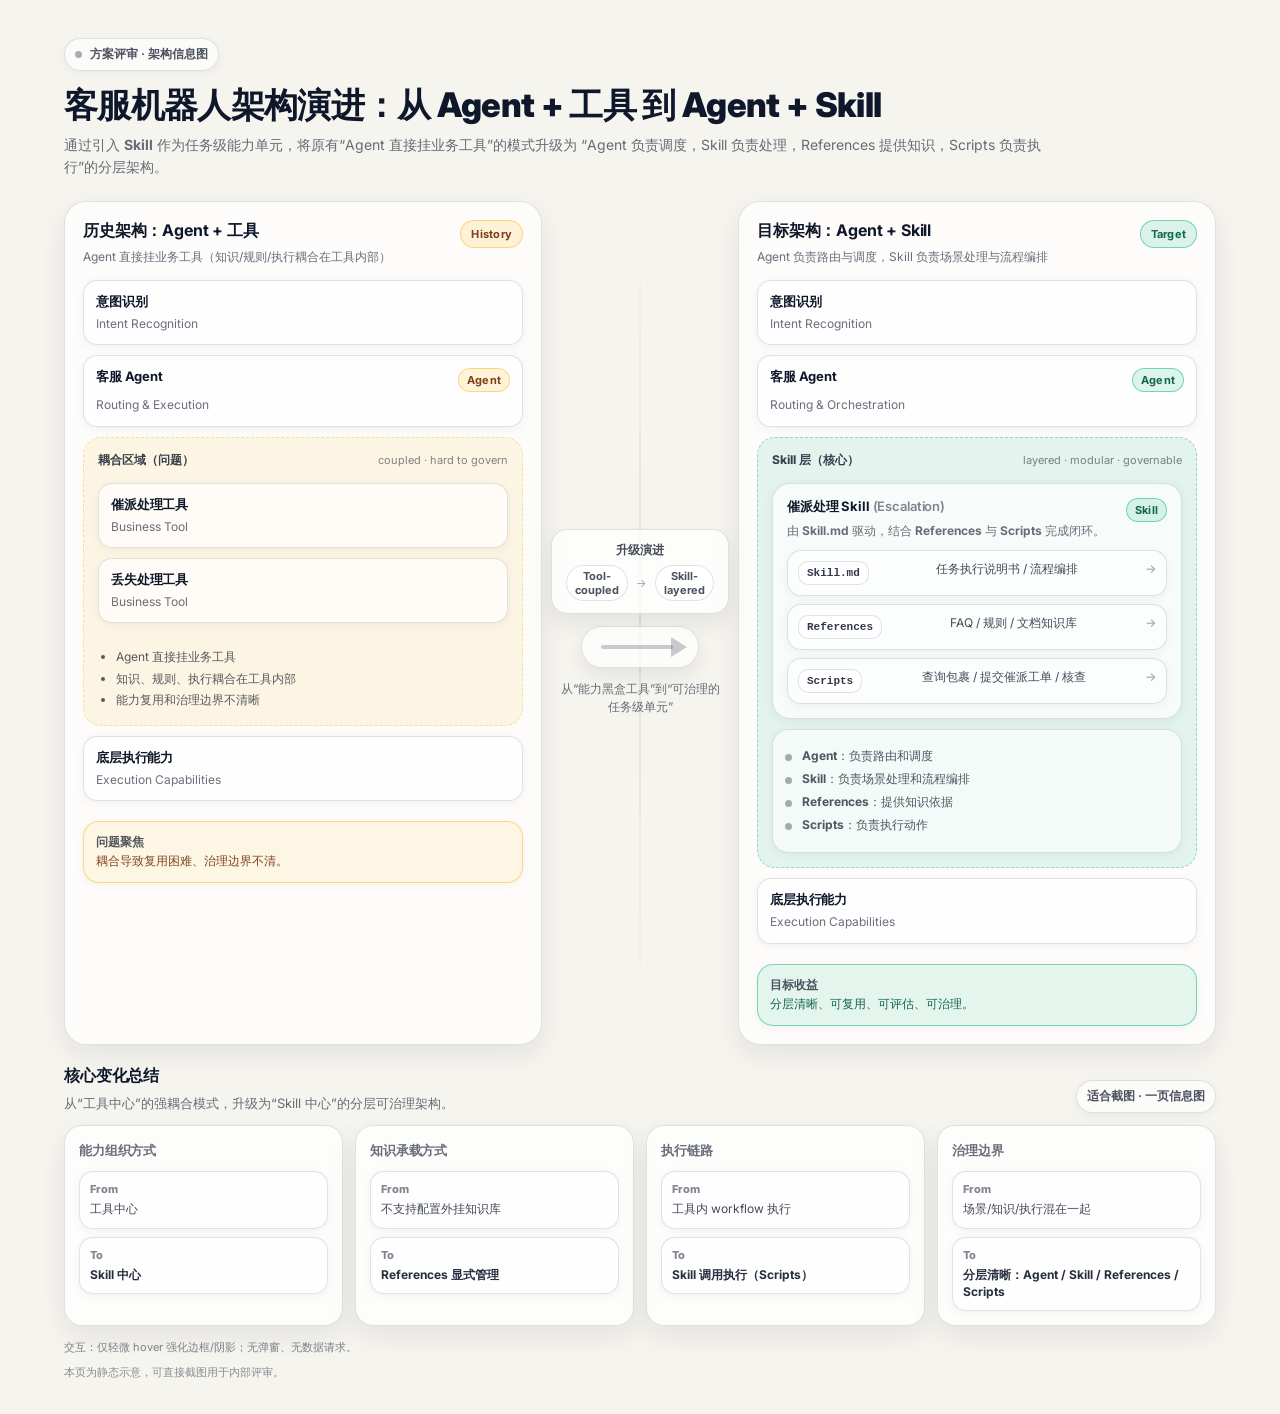
==== slides/customer-bot-architecture/index.html @ 84be856c "Simplify infographic modules" ====
<!doctype html>
<html lang="zh-CN">
  <head>
    <meta charset="UTF-8" />
    <meta name="viewport" content="width=device-width, initial-scale=1" />
    <title>客服机器人架构演进：Agent + 工具 → Agent + Skill</title>
    <link rel="preconnect" href="https://fonts.googleapis.com" />
    <link rel="preconnect" href="https://fonts.gstatic.com" crossorigin />
    <link
      href="https://fonts.googleapis.com/css2?family=Inter:wght@400;500;600;700;800&display=swap"
      rel="stylesheet"
    />
    <style>
      :root {
        --bg: #f6f4ef;
        --card: rgba(255, 255, 255, 0.78);
        --stroke: rgba(15, 23, 42, 0.12);
        --shadow: 0 10px 28px rgba(15, 23, 42, 0.08);
        --text: #0f172a;
        --muted: rgba(15, 23, 42, 0.62);
        --muted2: rgba(15, 23, 42, 0.52);

        --legacy-bg: rgba(251, 191, 36, 0.11);
        --legacy-stroke: rgba(251, 191, 36, 0.42);
        --legacy-pill: rgba(251, 191, 36, 0.16);
        --legacy-pill-stroke: rgba(251, 191, 36, 0.55);

        --target-bg: rgba(16, 185, 129, 0.11);
        --target-stroke: rgba(16, 185, 129, 0.42);
        --target-pill: rgba(16, 185, 129, 0.14);
        --target-pill-stroke: rgba(16, 185, 129, 0.52);

        --radius: 18px;
        --radius2: 22px;
      }

      * {
        box-sizing: border-box;
      }

      html,
      body {
        height: 100%;
      }

      body {
        margin: 0;
        background: var(--bg);
        color: var(--text);
        font-family: Inter, system-ui, -apple-system, Segoe UI, Roboto, Helvetica, Arial, sans-serif;
        -webkit-font-smoothing: antialiased;
        -moz-osx-font-smoothing: grayscale;
      }

      .wrap {
        max-width: 1200px;
        margin: 0 auto;
        padding: 38px 24px 34px;
      }

      .chip {
        display: inline-flex;
        align-items: center;
        gap: 8px;
        padding: 7px 10px;
        border-radius: 999px;
        border: 1px solid var(--stroke);
        background: rgba(255, 255, 255, 0.65);
        box-shadow: 0 2px 10px rgba(15, 23, 42, 0.05);
        font-size: 12px;
        font-weight: 650;
        color: rgba(15, 23, 42, 0.74);
      }

      .dot {
        width: 7px;
        height: 7px;
        border-radius: 999px;
        background: rgba(15, 23, 42, 0.35);
      }

      h1 {
        margin: 14px 0 0;
        font-size: 34px;
        letter-spacing: -0.02em;
        line-height: 1.15;
      }

      .subtitle {
        margin: 10px 0 0;
        max-width: 980px;
        font-size: 14px;
        line-height: 1.6;
        color: var(--muted);
      }

      .grid {
        margin-top: 22px;
        display: grid;
        grid-template-columns: 1fr;
        gap: 16px;
      }

      @media (min-width: 1040px) {
        .grid {
          grid-template-columns: 1fr 160px 1fr;
          gap: 18px;
          align-items: stretch;
        }
      }

      .panel {
        background: rgba(255, 255, 255, 0.72);
        border: 1px solid var(--stroke);
        border-radius: var(--radius2);
        box-shadow: var(--shadow);
        padding: 18px;
      }

      .panel-header {
        display: flex;
        align-items: flex-start;
        justify-content: space-between;
        gap: 14px;
      }

      .panel h2 {
        margin: 0;
        font-size: 16px;
        letter-spacing: -0.01em;
      }

      .panel .hint {
        margin-top: 6px;
        font-size: 12px;
        line-height: 1.5;
        color: var(--muted);
      }

      .badge {
        display: inline-flex;
        align-items: center;
        border-radius: 999px;
        border: 1px solid var(--stroke);
        background: rgba(255, 255, 255, 0.7);
        padding: 6px 10px;
        font-size: 11px;
        font-weight: 700;
        letter-spacing: 0.02em;
        color: rgba(15, 23, 42, 0.75);
      }

      .badge.legacy {
        border-color: var(--legacy-pill-stroke);
        background: var(--legacy-pill);
        color: rgba(120, 53, 15, 0.95);
      }

      .badge.target {
        border-color: var(--target-pill-stroke);
        background: var(--target-pill);
        color: rgba(6, 95, 70, 0.95);
      }

      .flow {
        margin-top: 14px;
        border-radius: 14px;
        border: 1px solid var(--stroke);
        background: rgba(255, 255, 255, 0.55);
        padding: 10px 12px;
        display: flex;
        align-items: center;
        justify-content: space-between;
        gap: 8px;
        font-size: 12px;
        color: rgba(15, 23, 42, 0.78);
      }

      .flow strong {
        color: rgba(15, 23, 42, 0.92);
      }

      .arrowi {
        display: inline-flex;
        align-items: center;
        gap: 6px;
        color: rgba(15, 23, 42, 0.36);
      }

      .arrowi::before {
        content: "";
        width: 22px;
        height: 1px;
        background: rgba(15, 23, 42, 0.24);
      }

      .stack {
        margin-top: 14px;
        display: grid;
        gap: 10px;
      }

      .box {
        border-radius: 14px;
        border: 1px solid var(--stroke);
        background: rgba(255, 255, 255, 0.7);
        box-shadow: 0 2px 10px rgba(15, 23, 42, 0.05);
        padding: 12px 12px;
        transition: box-shadow 160ms ease, border-color 160ms ease, transform 160ms ease;
      }

      .box:hover {
        box-shadow: 0 8px 20px rgba(15, 23, 42, 0.10);
        border-color: rgba(15, 23, 42, 0.22);
        transform: translateY(-1px);
      }

      .box-title {
        display: flex;
        justify-content: space-between;
        align-items: flex-start;
        gap: 10px;
      }

      .box h3 {
        margin: 0;
        font-size: 13px;
        letter-spacing: -0.01em;
      }

      .box .sub {
        margin-top: 4px;
        font-size: 12px;
        line-height: 1.45;
        color: var(--muted);
      }

      .dashed {
        border-radius: var(--radius);
        border: 1px dashed;
        padding: 14px;
      }

      .dashed.legacy {
        border-color: var(--legacy-stroke);
        background: var(--legacy-bg);
      }

      .dashed.target {
        border-color: var(--target-stroke);
        background: var(--target-bg);
      }

      .dashed-head {
        display: flex;
        align-items: baseline;
        justify-content: space-between;
        gap: 10px;
        margin-bottom: 10px;
      }

      .dashed-head .t {
        font-size: 12px;
        font-weight: 750;
        color: rgba(15, 23, 42, 0.82);
      }

      .dashed-head .s {
        font-size: 11px;
        color: rgba(15, 23, 42, 0.52);
      }

      .issues {
        margin-top: 8px;
        font-size: 12px;
        line-height: 1.6;
        color: rgba(15, 23, 42, 0.70);
      }

      .issues ul {
        margin: 6px 0 0;
        padding-left: 18px;
      }

      .issues li {
        margin: 2px 0;
      }

      /* Center arrow */
      .center {
        display: none;
      }

      @media (min-width: 1040px) {
        .center {
          display: flex;
          align-items: center;
          justify-content: center;
        }
      }

      .upgrade {
        position: relative;
        width: 100%;
        height: 100%;
        display: flex;
        flex-direction: column;
        align-items: center;
        justify-content: center;
        gap: 12px;
      }

      .upgrade::before {
        content: "";
        position: absolute;
        top: 12px;
        bottom: 12px;
        left: 50%;
        width: 1px;
        transform: translateX(-50%);
        background: linear-gradient(180deg, transparent, rgba(15, 23, 42, 0.18), transparent);
      }

      .upgrade-card {
        z-index: 1;
        border-radius: 16px;
        border: 1px solid var(--stroke);
        background: rgba(255, 255, 255, 0.76);
        box-shadow: 0 10px 22px rgba(15, 23, 42, 0.08);
        padding: 12px 14px;
        text-align: center;
      }

      .upgrade-card .k {
        font-size: 12px;
        font-weight: 800;
        color: rgba(15, 23, 42, 0.78);
      }

      .upgrade-card .mini {
        margin-top: 6px;
        font-size: 11px;
        color: rgba(15, 23, 42, 0.56);
        display: flex;
        align-items: center;
        justify-content: center;
        gap: 8px;
      }

      .pill {
        display: inline-flex;
        align-items: center;
        border-radius: 999px;
        border: 1px solid var(--stroke);
        background: rgba(255, 255, 255, 0.7);
        padding: 3px 8px;
        font-weight: 700;
        color: rgba(15, 23, 42, 0.75);
      }

      .upgrade-arrow {
        z-index: 1;
        position: relative;
        width: 118px;
        height: 42px;
      }

      .upgrade-arrow .body {
        position: absolute;
        inset: 0;
        border-radius: 999px;
        border: 1px solid var(--stroke);
        background: rgba(255, 255, 255, 0.72);
        box-shadow: 0 8px 18px rgba(15, 23, 42, 0.08);
      }

      .upgrade-arrow .line {
        position: absolute;
        left: 20px;
        right: 26px;
        top: 50%;
        height: 4px;
        transform: translateY(-50%);
        border-radius: 999px;
        background: rgba(15, 23, 42, 0.22);
      }

      .upgrade-arrow .head {
        position: absolute;
        right: 12px;
        top: 50%;
        transform: translateY(-50%);
        width: 0;
        height: 0;
        border-top: 10px solid transparent;
        border-bottom: 10px solid transparent;
        border-left: 16px solid rgba(15, 23, 42, 0.22);
      }

      .upgrade-caption {
        z-index: 1;
        max-width: 180px;
        text-align: center;
        font-size: 12px;
        line-height: 1.55;
        color: rgba(15, 23, 42, 0.62);
      }

      /* Skill module */
      .skill {
        border-radius: 18px;
        border: 1px solid var(--stroke);
        background: rgba(255, 255, 255, 0.72);
        box-shadow: 0 2px 12px rgba(15, 23, 42, 0.06);
        padding: 14px;
        transition: box-shadow 160ms ease, border-color 160ms ease, transform 160ms ease;
      }

      .skill:hover {
        box-shadow: 0 10px 24px rgba(15, 23, 42, 0.10);
        border-color: rgba(15, 23, 42, 0.22);
        transform: translateY(-1px);
      }

      .skill-head {
        display: flex;
        align-items: flex-start;
        justify-content: space-between;
        gap: 10px;
      }

      .skill h4 {
        margin: 0;
        font-size: 13px;
        letter-spacing: -0.01em;
      }

      .skill .desc {
        margin-top: 6px;
        font-size: 12px;
        line-height: 1.55;
        color: rgba(15, 23, 42, 0.62);
      }

      .row {
        margin-top: 10px;
        display: grid;
        gap: 8px;
      }

      .minirow {
        display: flex;
        align-items: flex-start;
        justify-content: space-between;
        gap: 10px;
        border-radius: 14px;
        border: 1px solid var(--stroke);
        background: rgba(255, 255, 255, 0.6);
        padding: 10px 10px;
        box-shadow: 0 2px 10px rgba(15, 23, 42, 0.05);
        font-size: 12px;
        line-height: 1.35;
        color: rgba(15, 23, 42, 0.78);
      }

      .mono {
        display: inline-flex;
        align-items: center;
        height: 24px;
        padding: 0 8px;
        border-radius: 10px;
        border: 1px solid var(--stroke);
        background: rgba(255, 255, 255, 0.85);
        font-family: ui-monospace, SFMono-Regular, Menlo, Monaco, Consolas, "Liberation Mono", "Courier New",
          monospace;
        font-size: 11px;
        font-weight: 800;
        color: rgba(15, 23, 42, 0.86);
        white-space: nowrap;
      }

      .legend {
        margin-top: 10px;
        border-radius: 16px;
        border: 1px solid var(--stroke);
        background: rgba(255, 255, 255, 0.58);
        padding: 12px 12px;
        box-shadow: 0 2px 10px rgba(15, 23, 42, 0.05);
        font-size: 12px;
        color: rgba(15, 23, 42, 0.72);
      }

      .legend .line {
        display: flex;
        gap: 10px;
        align-items: flex-start;
        margin: 6px 0;
      }

      .legend .b {
        width: 7px;
        height: 7px;
        margin-top: 6px;
        border-radius: 999px;
        background: rgba(15, 23, 42, 0.35);
        flex: 0 0 auto;
      }

      /* Summary */
      .summary {
        margin-top: 20px;
      }

      .summary-head {
        display: flex;
        align-items: flex-end;
        justify-content: space-between;
        gap: 14px;
      }

      .summary h5 {
        margin: 0;
        font-size: 16px;
        letter-spacing: -0.01em;
      }

      .summary p {
        margin: 6px 0 0;
        font-size: 13px;
        color: var(--muted);
        line-height: 1.6;
      }

      .cards {
        margin-top: 12px;
        display: grid;
        grid-template-columns: 1fr;
        gap: 12px;
      }

      @media (min-width: 780px) {
        .cards {
          grid-template-columns: 1fr 1fr;
        }
      }

      @media (min-width: 1100px) {
        .cards {
          grid-template-columns: repeat(4, 1fr);
        }
      }

      .scard {
        border-radius: 18px;
        border: 1px solid var(--stroke);
        background: rgba(255, 255, 255, 0.78);
        box-shadow: var(--shadow);
        padding: 14px;
        transition: box-shadow 160ms ease, border-color 160ms ease, transform 160ms ease;
      }

      .scard:hover {
        box-shadow: 0 14px 30px rgba(15, 23, 42, 0.10);
        border-color: rgba(15, 23, 42, 0.22);
        transform: translateY(-1px);
      }

      .scard .t {
        font-size: 13px;
        font-weight: 800;
        letter-spacing: -0.01em;
        margin: 0;
      }

      .fromto {
        margin-top: 10px;
        display: grid;
        gap: 8px;
      }

      .kv {
        border-radius: 14px;
        border: 1px solid var(--stroke);
        background: rgba(255, 255, 255, 0.64);
        padding: 10px;
        box-shadow: 0 2px 10px rgba(15, 23, 42, 0.05);
        font-size: 12px;
        color: rgba(15, 23, 42, 0.78);
      }

      .kv .k {
        font-size: 11px;
        font-weight: 800;
        color: rgba(15, 23, 42, 0.52);
      }

      .kv .v {
        margin-top: 4px;
        line-height: 1.45;
      }

      .kv .v strong {
        color: rgba(15, 23, 42, 0.90);
      }

      .note {
        margin-top: 14px;
        font-size: 11px;
        color: rgba(15, 23, 42, 0.52);
      }

      .footer {
        margin-top: 10px;
        font-size: 11px;
        color: rgba(15, 23, 42, 0.48);
      }
    </style>
  </head>
  <body>
    <div class="wrap">
      <div class="chip"><span class="dot"></span> 方案评审 · 架构信息图</div>
      <h1>客服机器人架构演进：从 <span style="font-weight: 850">Agent + 工具</span> 到 <span style="font-weight: 850">Agent + Skill</span></h1>
      <p class="subtitle">
        通过引入 <b>Skill</b> 作为任务级能力单元，将原有“Agent 直接挂业务工具”的模式升级为
        “Agent 负责调度，Skill 负责处理，References 提供知识，Scripts 负责执行”的分层架构。
      </p>

      <div class="grid">
        <!-- Left -->
        <section class="panel" aria-label="历史架构 Agent + 工具">
          <div class="panel-header">
            <div>
              <h2>历史架构：Agent + 工具</h2>
              <div class="hint">Agent 直接挂业务工具（知识/规则/执行耦合在工具内部）</div>
            </div>
            <div class="badge legacy">History</div>
          </div>

          <div class="stack">
            <div class="box">
              <div class="box-title"><h3>意图识别</h3></div>
              <div class="sub">Intent Recognition</div>
            </div>

            <div class="box">
              <div class="box-title">
                <h3>客服 Agent</h3>
                <span class="badge legacy" style="padding: 4px 8px">Agent</span>
              </div>
              <div class="sub">Routing & Execution</div>
            </div>

            <div class="dashed legacy">
              <div class="dashed-head">
                <div class="t">耦合区域（问题）</div>
                <div class="s">coupled · hard to govern</div>
              </div>

              <div class="stack">
                <div class="box">
                  <div class="box-title"><h3>催派处理工具</h3></div>
                  <div class="sub">Business Tool</div>
                </div>
                <div class="box">
                  <div class="box-title"><h3>丢失处理工具</h3></div>
                  <div class="sub">Business Tool</div>
                </div>

                <div class="issues">
                  <ul>
                    <li>Agent 直接挂业务工具</li>
                    <li>知识、规则、执行耦合在工具内部</li>
                    <li>能力复用和治理边界不清晰</li>
                  </ul>
                </div>
              </div>
            </div>

            <div class="box">
              <div class="box-title"><h3>底层执行能力</h3></div>
              <div class="sub">Execution Capabilities</div>
            </div>

            <div class="legend" style="border-color: var(--legacy-pill-stroke); background: rgba(251, 191, 36, 0.10)">
              <div style="font-weight: 800; margin-bottom: 2px">问题聚焦</div>
              <div style="color: rgba(120, 53, 15, 0.92)">耦合导致复用困难、治理边界不清。</div>
            </div>
          </div>
        </section>

        <!-- Center -->
        <div class="center" aria-hidden="true">
          <div class="upgrade">
            <div class="upgrade-card">
              <div class="k">升级演进</div>
              <div class="mini">
                <span class="pill">Tool-coupled</span>
                <span style="opacity: 0.7">→</span>
                <span class="pill">Skill-layered</span>
              </div>
            </div>

            <div class="upgrade-arrow">
              <div class="body"></div>
              <div class="line"></div>
              <div class="head"></div>
            </div>

            <div class="upgrade-caption">从“能力黑盒工具”到“可治理的任务级单元”</div>
          </div>
        </div>

        <!-- Right -->
        <section class="panel" aria-label="目标架构 Agent + Skill">
          <div class="panel-header">
            <div>
              <h2>目标架构：Agent + Skill</h2>
              <div class="hint">Agent 负责路由与调度，Skill 负责场景处理与流程编排</div>
            </div>
            <div class="badge target">Target</div>
          </div>

          <div class="stack">
            <div class="box">
              <div class="box-title"><h3>意图识别</h3></div>
              <div class="sub">Intent Recognition</div>
            </div>

            <div class="box">
              <div class="box-title">
                <h3>客服 Agent</h3>
                <span class="badge target" style="padding: 4px 8px">Agent</span>
              </div>
              <div class="sub">Routing & Orchestration</div>
            </div>

            <div class="dashed target">
              <div class="dashed-head">
                <div class="t">Skill 层（核心）</div>
                <div class="s">layered · modular · governable</div>
              </div>

              <div class="stack">
                <div class="skill">
                  <div class="skill-head">
                    <div>
                      <h4>催派处理 Skill <span style="font-weight: 600; color: rgba(15,23,42,.52)">(Escalation)</span></h4>
                      <div class="desc">由 <b>Skill.md</b> 驱动，结合 <b>References</b> 与 <b>Scripts</b> 完成闭环。</div>
                    </div>
                    <span class="badge target" style="padding: 4px 8px">Skill</span>
                  </div>
                  <div class="row">
                    <div class="minirow"><span class="mono">Skill.md</span><span>任务执行说明书 / 流程编排</span><span style="opacity:.55">→</span></div>
                    <div class="minirow"><span class="mono">References</span><span>FAQ / 规则 / 文档知识库</span><span style="opacity:.55">→</span></div>
                    <div class="minirow"><span class="mono">Scripts</span><span>查询包裹 / 提交催派工单 / 核查</span><span style="opacity:.55">→</span></div>
                  </div>
                </div>

              </div>

              <div class="legend" style="margin-top: 10px">
                <div class="line"><span class="b"></span><div><b>Agent</b>：负责路由和调度</div></div>
                <div class="line"><span class="b"></span><div><b>Skill</b>：负责场景处理和流程编排</div></div>
                <div class="line"><span class="b"></span><div><b>References</b>：提供知识依据</div></div>
                <div class="line"><span class="b"></span><div><b>Scripts</b>：负责执行动作</div></div>
              </div>
            </div>

            <div class="box">
              <div class="box-title"><h3>底层执行能力</h3></div>
              <div class="sub">Execution Capabilities</div>
            </div>

            <div class="legend" style="border-color: var(--target-pill-stroke); background: rgba(16, 185, 129, 0.10)">
              <div style="font-weight: 800; margin-bottom: 2px">目标收益</div>
              <div style="color: rgba(6, 95, 70, 0.95)">分层清晰、可复用、可评估、可治理。</div>
            </div>
          </div>
        </section>
      </div>

      <section class="summary" aria-label="核心变化总结">
        <div class="summary-head">
          <div>
            <h5>核心变化总结</h5>
            <p>从“工具中心”的强耦合模式，升级为“Skill 中心”的分层可治理架构。</p>
          </div>
          <div class="chip" style="display: none" id="shot">适合截图 · 一页信息图</div>
        </div>

        <div class="cards">
          <div class="scard">
            <p class="t">能力组织方式</p>
            <div class="fromto">
              <div class="kv"><div class="k">From</div><div class="v">工具中心</div></div>
              <div class="kv"><div class="k">To</div><div class="v"><strong>Skill 中心</strong></div></div>
            </div>
          </div>

          <div class="scard">
            <p class="t">知识承载方式</p>
            <div class="fromto">
              <div class="kv"><div class="k">From</div><div class="v">不支持配置外挂知识库</div></div>
              <div class="kv"><div class="k">To</div><div class="v"><strong>References 显式管理</strong></div></div>
            </div>
          </div>

          <div class="scard">
            <p class="t">执行链路</p>
            <div class="fromto">
              <div class="kv"><div class="k">From</div><div class="v">工具内 workflow 执行</div></div>
              <div class="kv"><div class="k">To</div><div class="v"><strong>Skill 调用执行（Scripts）</strong></div></div>
            </div>
          </div>

          <div class="scard">
            <p class="t">治理边界</p>
            <div class="fromto">
              <div class="kv"><div class="k">From</div><div class="v">场景/知识/执行混在一起</div></div>
              <div class="kv"><div class="k">To</div><div class="v"><strong>分层清晰：Agent / Skill / References / Scripts</strong></div></div>
            </div>
          </div>
        </div>

        <div class="note">交互：仅轻微 hover 强化边框/阴影；无弹窗、无数据请求。</div>
        <div class="footer">本页为静态示意，可直接截图用于内部评审。</div>
      </section>
    </div>

    <script>
      // Show the “适合截图” chip on wider screens (simple enhancement)
      (function () {
        try {
          var el = document.getElementById("shot");
          if (!el) return;
          if (window.innerWidth >= 900) el.style.display = "inline-flex";
        } catch (e) {}
      })();
    </script>
  </body>
</html>
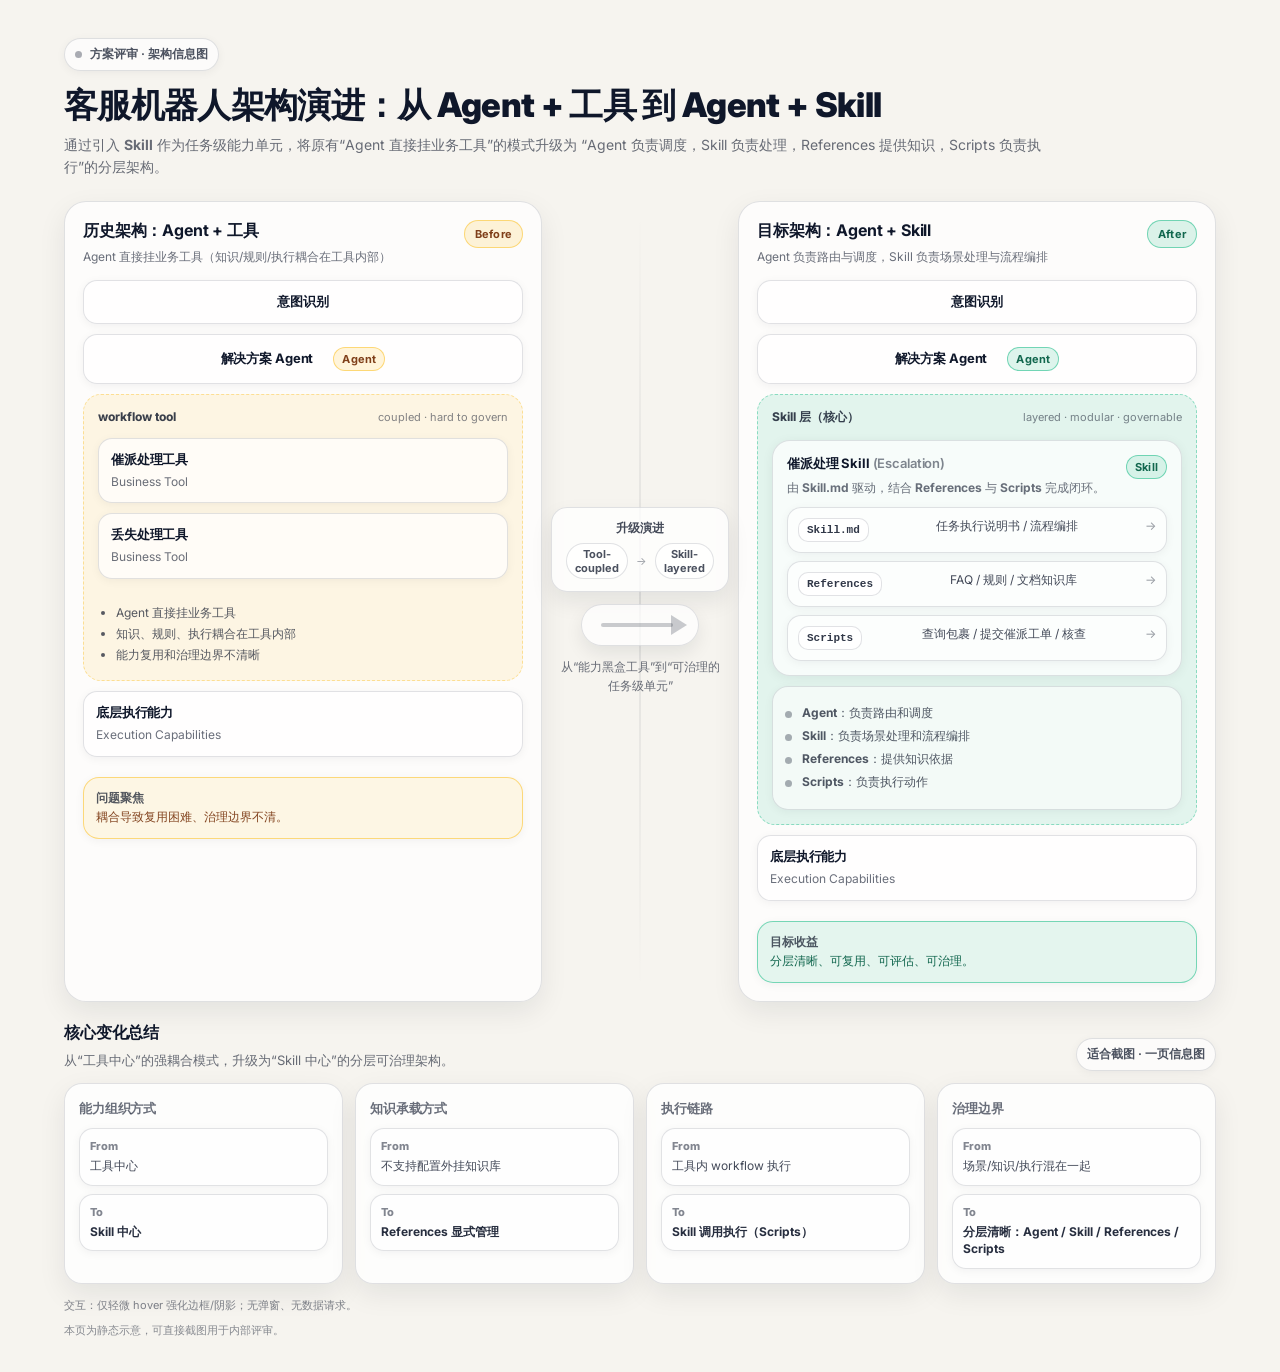
==== commit ab617bcd: "Tighten labels and center key blocks" ====
--- a/slides/customer-bot-architecture/index.html
+++ b/slides/customer-bot-architecture/index.html
@@ -222,6 +222,16 @@
         gap: 10px;
       }
 
+      .box-title.center {
+        justify-content: center;
+        align-items: center;
+        text-align: center;
+      }
+
+      .box-title.center .badge {
+        margin-left: 10px;
+      }
+
       .box h3 {
         margin: 0;
         font-size: 13px;
@@ -620,10 +630,7 @@
     <div class="wrap">
       <div class="chip"><span class="dot"></span> 方案评审 · 架构信息图</div>
       <h1>客服机器人架构演进：从 <span style="font-weight: 850">Agent + 工具</span> 到 <span style="font-weight: 850">Agent + Skill</span></h1>
-      <p class="subtitle">
-        通过引入 <b>Skill</b> 作为任务级能力单元，将原有“Agent 直接挂业务工具”的模式升级为
-        “Agent 负责调度，Skill 负责处理，References 提供知识，Scripts 负责执行”的分层架构。
-      </p>
+      <p class="subtitle">通过引入 <b>Skill</b> 作为任务级能力单元，将原有“Agent 直接挂业务工具”的模式升级为 “Agent 负责调度，Skill 负责处理，References 提供知识，Scripts 负责执行”的分层架构。</p>
 
       <div class="grid">
         <!-- Left -->
@@ -633,26 +640,24 @@
               <h2>历史架构：Agent + 工具</h2>
               <div class="hint">Agent 直接挂业务工具（知识/规则/执行耦合在工具内部）</div>
             </div>
-            <div class="badge legacy">History</div>
+            <div class="badge legacy">Before</div>
           </div>
 
           <div class="stack">
             <div class="box">
-              <div class="box-title"><h3>意图识别</h3></div>
-              <div class="sub">Intent Recognition</div>
+              <div class="box-title center"><h3>意图识别</h3></div>
             </div>
 
             <div class="box">
-              <div class="box-title">
-                <h3>客服 Agent</h3>
+              <div class="box-title center">
+                <h3>解决方案 Agent</h3>
                 <span class="badge legacy" style="padding: 4px 8px">Agent</span>
               </div>
-              <div class="sub">Routing & Execution</div>
             </div>
 
             <div class="dashed legacy">
               <div class="dashed-head">
-                <div class="t">耦合区域（问题）</div>
+                <div class="t">workflow tool</div>
                 <div class="s">coupled · hard to govern</div>
               </div>
 
@@ -717,21 +722,19 @@
               <h2>目标架构：Agent + Skill</h2>
               <div class="hint">Agent 负责路由与调度，Skill 负责场景处理与流程编排</div>
             </div>
-            <div class="badge target">Target</div>
+            <div class="badge target">After</div>
           </div>
 
           <div class="stack">
             <div class="box">
-              <div class="box-title"><h3>意图识别</h3></div>
-              <div class="sub">Intent Recognition</div>
+              <div class="box-title center"><h3>意图识别</h3></div>
             </div>
 
             <div class="box">
-              <div class="box-title">
-                <h3>客服 Agent</h3>
+              <div class="box-title center">
+                <h3>解决方案 Agent</h3>
                 <span class="badge target" style="padding: 4px 8px">Agent</span>
               </div>
-              <div class="sub">Routing & Orchestration</div>
             </div>
 
             <div class="dashed target">
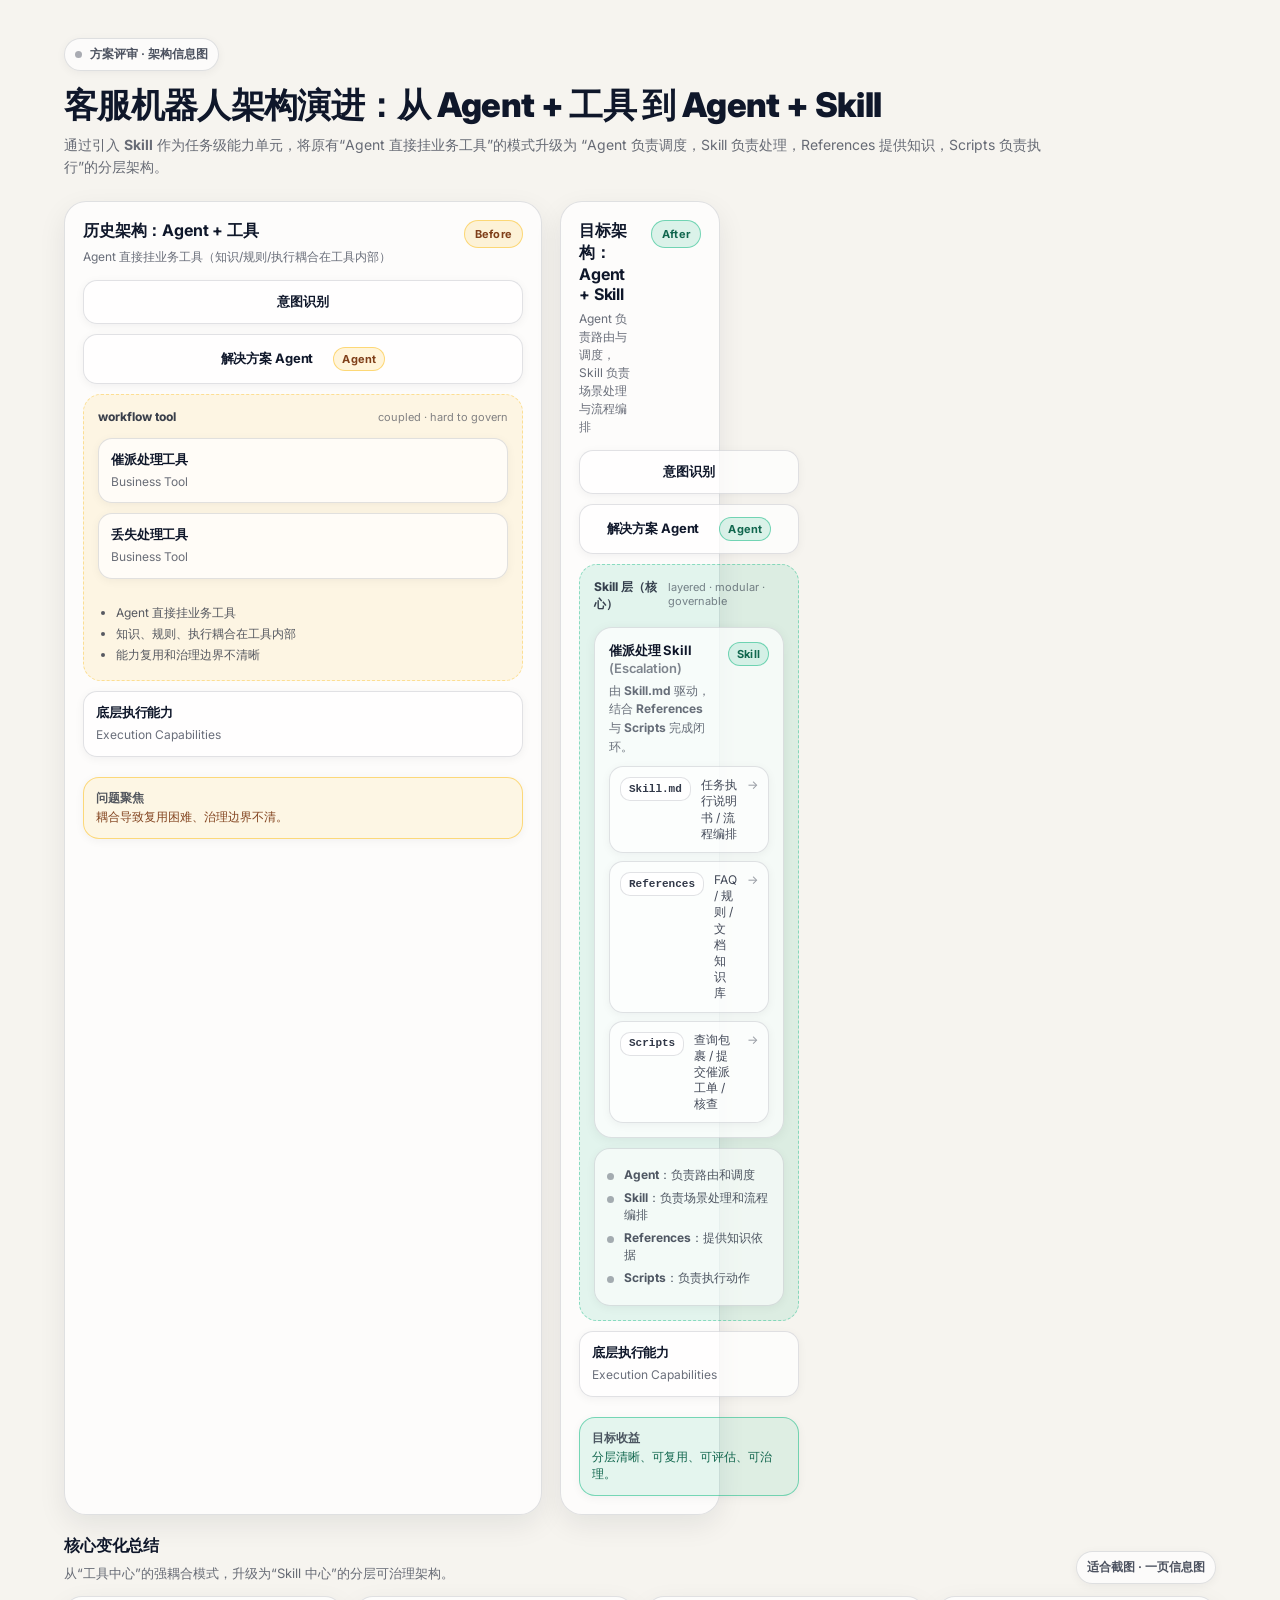
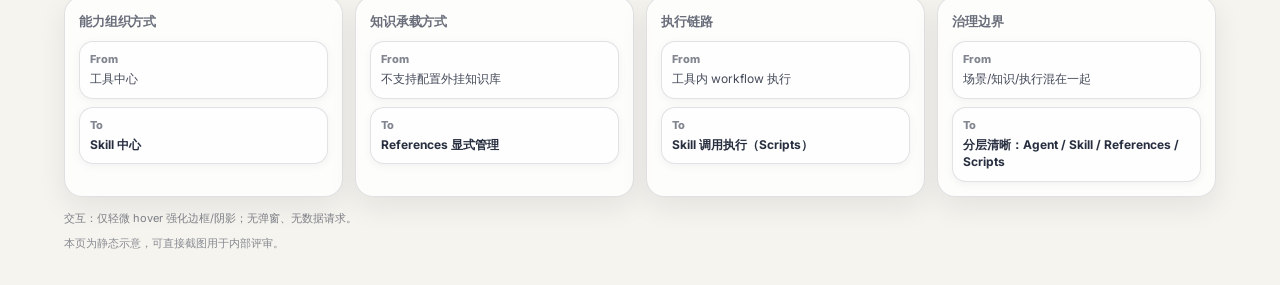
==== commit 5ee1179f: "Remove center evolution block" ====
--- a/slides/customer-bot-architecture/index.html
+++ b/slides/customer-bot-architecture/index.html
@@ -693,28 +693,6 @@
           </div>
         </section>
 
-        <!-- Center -->
-        <div class="center" aria-hidden="true">
-          <div class="upgrade">
-            <div class="upgrade-card">
-              <div class="k">升级演进</div>
-              <div class="mini">
-                <span class="pill">Tool-coupled</span>
-                <span style="opacity: 0.7">→</span>
-                <span class="pill">Skill-layered</span>
-              </div>
-            </div>
-
-            <div class="upgrade-arrow">
-              <div class="body"></div>
-              <div class="line"></div>
-              <div class="head"></div>
-            </div>
-
-            <div class="upgrade-caption">从“能力黑盒工具”到“可治理的任务级单元”</div>
-          </div>
-        </div>
-
         <!-- Right -->
         <section class="panel" aria-label="目标架构 Agent + Skill">
           <div class="panel-header">
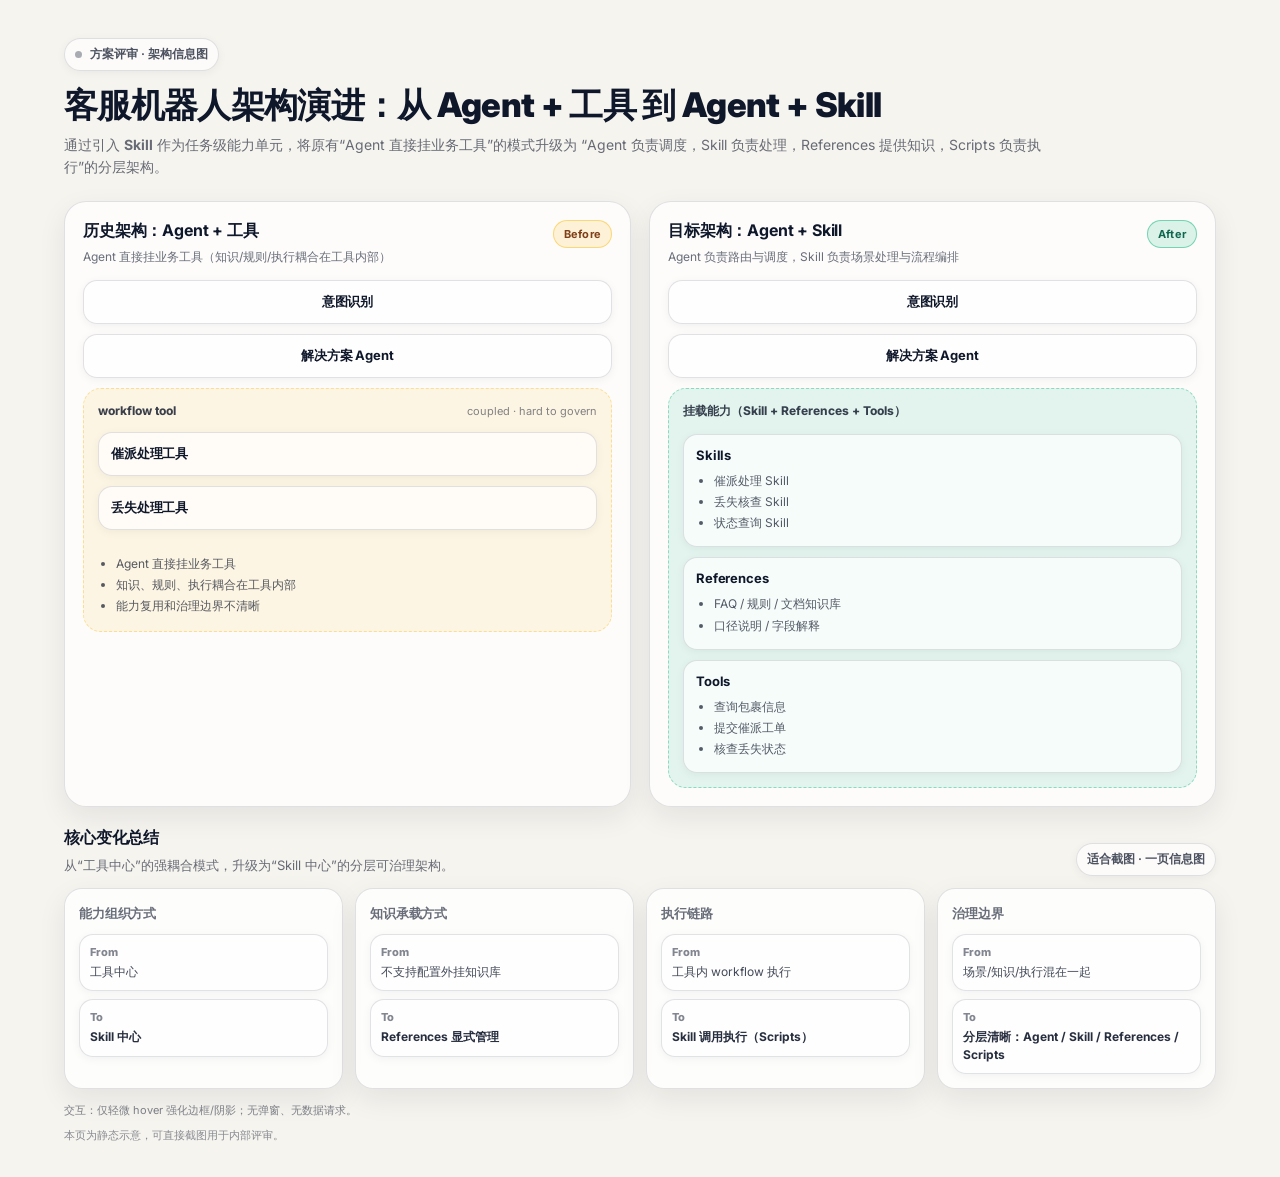
==== commit a8d79964: "Simplify panels and clarify mounted capabilities" ====
--- a/slides/customer-bot-architecture/index.html
+++ b/slides/customer-bot-architecture/index.html
@@ -103,7 +103,7 @@
 
       @media (min-width: 1040px) {
         .grid {
-          grid-template-columns: 1fr 160px 1fr;
+          grid-template-columns: 1fr 1fr;
           gap: 18px;
           align-items: stretch;
         }
@@ -649,10 +649,7 @@
             </div>
 
             <div class="box">
-              <div class="box-title center">
-                <h3>解决方案 Agent</h3>
-                <span class="badge legacy" style="padding: 4px 8px">Agent</span>
-              </div>
+              <div class="box-title center"><h3>解决方案 Agent</h3></div>
             </div>
 
             <div class="dashed legacy">
@@ -664,11 +661,9 @@
               <div class="stack">
                 <div class="box">
                   <div class="box-title"><h3>催派处理工具</h3></div>
-                  <div class="sub">Business Tool</div>
                 </div>
                 <div class="box">
                   <div class="box-title"><h3>丢失处理工具</h3></div>
-                  <div class="sub">Business Tool</div>
                 </div>
 
                 <div class="issues">
@@ -681,15 +676,6 @@
               </div>
             </div>
 
-            <div class="box">
-              <div class="box-title"><h3>底层执行能力</h3></div>
-              <div class="sub">Execution Capabilities</div>
-            </div>
-
-            <div class="legend" style="border-color: var(--legacy-pill-stroke); background: rgba(251, 191, 36, 0.10)">
-              <div style="font-weight: 800; margin-bottom: 2px">问题聚焦</div>
-              <div style="color: rgba(120, 53, 15, 0.92)">耦合导致复用困难、治理边界不清。</div>
-            </div>
           </div>
         </section>
 
@@ -709,53 +695,49 @@
             </div>
 
             <div class="box">
-              <div class="box-title center">
-                <h3>解决方案 Agent</h3>
-                <span class="badge target" style="padding: 4px 8px">Agent</span>
-              </div>
+              <div class="box-title center"><h3>解决方案 Agent</h3></div>
             </div>
 
             <div class="dashed target">
               <div class="dashed-head">
-                <div class="t">Skill 层（核心）</div>
-                <div class="s">layered · modular · governable</div>
+                <div class="t">挂载能力（Skill + References + Tools）</div>
               </div>
 
               <div class="stack">
-                <div class="skill">
-                  <div class="skill-head">
-                    <div>
-                      <h4>催派处理 Skill <span style="font-weight: 600; color: rgba(15,23,42,.52)">(Escalation)</span></h4>
-                      <div class="desc">由 <b>Skill.md</b> 驱动，结合 <b>References</b> 与 <b>Scripts</b> 完成闭环。</div>
-                    </div>
-                    <span class="badge target" style="padding: 4px 8px">Skill</span>
-                  </div>
-                  <div class="row">
-                    <div class="minirow"><span class="mono">Skill.md</span><span>任务执行说明书 / 流程编排</span><span style="opacity:.55">→</span></div>
-                    <div class="minirow"><span class="mono">References</span><span>FAQ / 规则 / 文档知识库</span><span style="opacity:.55">→</span></div>
-                    <div class="minirow"><span class="mono">Scripts</span><span>查询包裹 / 提交催派工单 / 核查</span><span style="opacity:.55">→</span></div>
+                <div class="box">
+                  <div class="box-title"><h3>Skills</h3></div>
+                  <div class="issues">
+                    <ul>
+                      <li>催派处理 Skill</li>
+                      <li>丢失核查 Skill</li>
+                      <li>状态查询 Skill</li>
+                    </ul>
                   </div>
                 </div>
 
+                <div class="box">
+                  <div class="box-title"><h3>References</h3></div>
+                  <div class="issues">
+                    <ul>
+                      <li>FAQ / 规则 / 文档知识库</li>
+                      <li>口径说明 / 字段解释</li>
+                    </ul>
+                  </div>
+                </div>
+
+                <div class="box">
+                  <div class="box-title"><h3>Tools</h3></div>
+                  <div class="issues">
+                    <ul>
+                      <li>查询包裹信息</li>
+                      <li>提交催派工单</li>
+                      <li>核查丢失状态</li>
+                    </ul>
+                  </div>
+                </div>
               </div>
-
-              <div class="legend" style="margin-top: 10px">
-                <div class="line"><span class="b"></span><div><b>Agent</b>：负责路由和调度</div></div>
-                <div class="line"><span class="b"></span><div><b>Skill</b>：负责场景处理和流程编排</div></div>
-                <div class="line"><span class="b"></span><div><b>References</b>：提供知识依据</div></div>
-                <div class="line"><span class="b"></span><div><b>Scripts</b>：负责执行动作</div></div>
-              </div>
-            </div>
-
-            <div class="box">
-              <div class="box-title"><h3>底层执行能力</h3></div>
-              <div class="sub">Execution Capabilities</div>
-            </div>
-
-            <div class="legend" style="border-color: var(--target-pill-stroke); background: rgba(16, 185, 129, 0.10)">
-              <div style="font-weight: 800; margin-bottom: 2px">目标收益</div>
-              <div style="color: rgba(6, 95, 70, 0.95)">分层清晰、可复用、可评估、可治理。</div>
-            </div>
+            </div>
+
           </div>
         </section>
       </div>
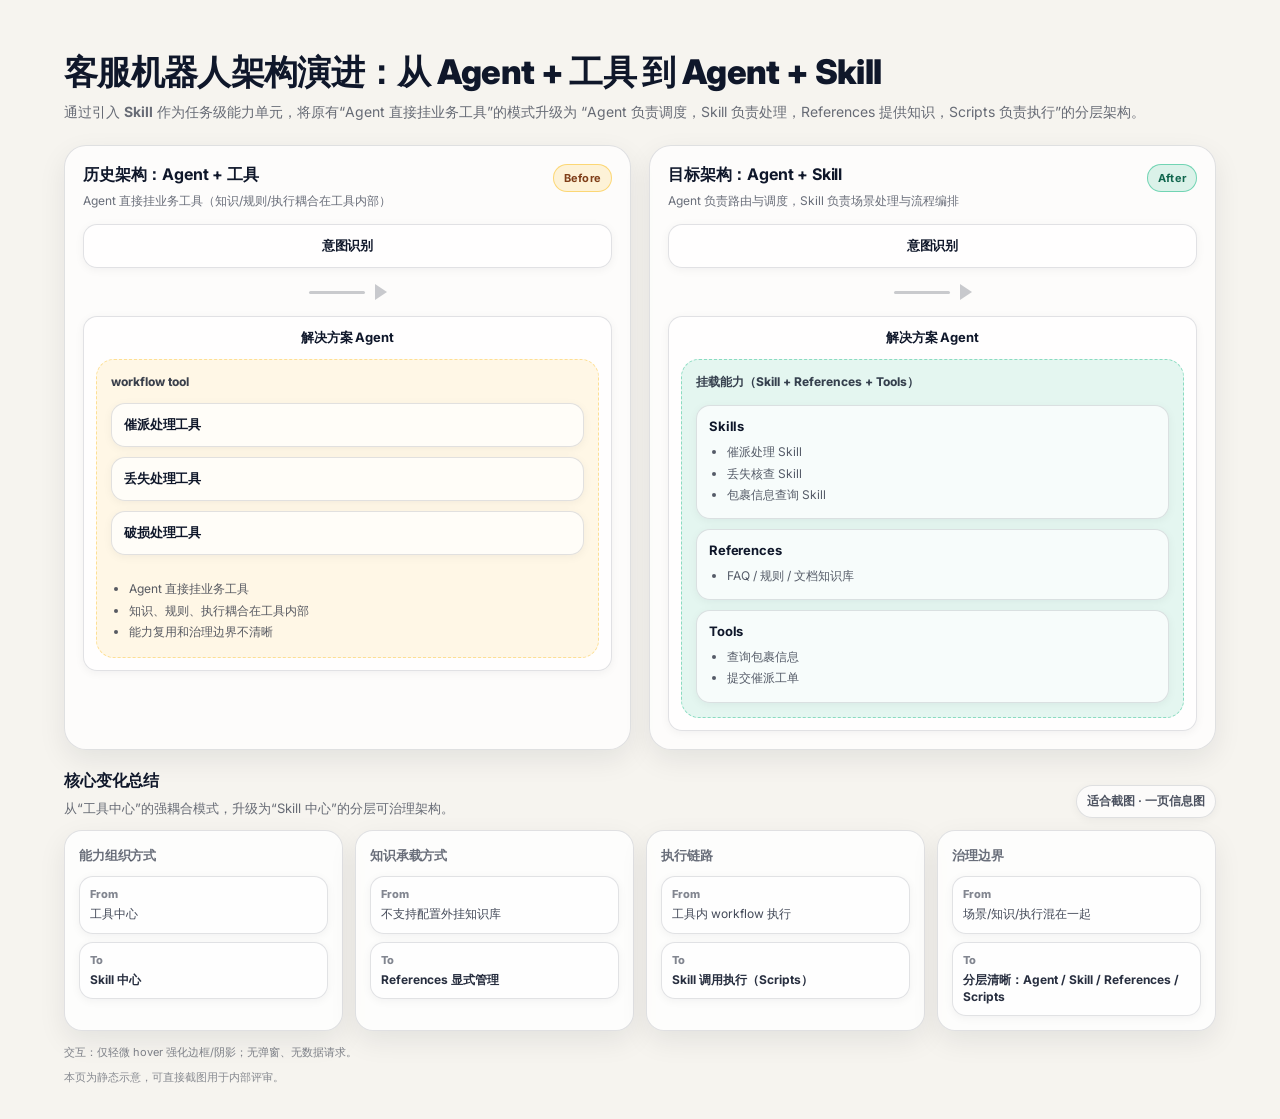
==== commit 54a1d8f3: "Nest mounted capabilities inside solution agent card Co-Authored-By: Claude Sonnet 4.6 <noreply@anth" ====
--- a/slides/customer-bot-architecture/index.html
+++ b/slides/customer-bot-architecture/index.html
@@ -92,6 +92,7 @@
         font-size: 14px;
         line-height: 1.6;
         color: var(--muted);
+        white-space: nowrap;
       }
 
       .grid {
@@ -285,6 +286,29 @@
         font-size: 12px;
         line-height: 1.6;
         color: rgba(15, 23, 42, 0.70);
+      }
+
+      .arrow-between {
+        display: flex;
+        align-items: center;
+        justify-content: center;
+        gap: 10px;
+        padding: 6px 0;
+      }
+
+      .arrow-between .line {
+        width: 56px;
+        height: 3px;
+        border-radius: 999px;
+        background: rgba(15, 23, 42, 0.22);
+      }
+
+      .arrow-between .head {
+        width: 0;
+        height: 0;
+        border-top: 8px solid transparent;
+        border-bottom: 8px solid transparent;
+        border-left: 12px solid rgba(15, 23, 42, 0.22);
       }
 
       .issues ul {
@@ -628,7 +652,6 @@
   </head>
   <body>
     <div class="wrap">
-      <div class="chip"><span class="dot"></span> 方案评审 · 架构信息图</div>
       <h1>客服机器人架构演进：从 <span style="font-weight: 850">Agent + 工具</span> 到 <span style="font-weight: 850">Agent + Skill</span></h1>
       <p class="subtitle">通过引入 <b>Skill</b> 作为任务级能力单元，将原有“Agent 直接挂业务工具”的模式升级为 “Agent 负责调度，Skill 负责处理，References 提供知识，Scripts 负责执行”的分层架构。</p>
 
@@ -648,30 +671,37 @@
               <div class="box-title center"><h3>意图识别</h3></div>
             </div>
 
+            <div class="arrow-between" aria-hidden="true">
+              <div class="line"></div>
+              <div class="head"></div>
+            </div>
+
             <div class="box">
               <div class="box-title center"><h3>解决方案 Agent</h3></div>
-            </div>
-
-            <div class="dashed legacy">
-              <div class="dashed-head">
-                <div class="t">workflow tool</div>
-                <div class="s">coupled · hard to govern</div>
-              </div>
-
-              <div class="stack">
-                <div class="box">
-                  <div class="box-title"><h3>催派处理工具</h3></div>
+
+              <div class="dashed legacy" style="margin-top: 12px">
+                <div class="dashed-head">
+                  <div class="t">workflow tool</div>
                 </div>
-                <div class="box">
-                  <div class="box-title"><h3>丢失处理工具</h3></div>
-                </div>
-
-                <div class="issues">
-                  <ul>
-                    <li>Agent 直接挂业务工具</li>
-                    <li>知识、规则、执行耦合在工具内部</li>
-                    <li>能力复用和治理边界不清晰</li>
-                  </ul>
+
+                <div class="stack">
+                  <div class="box">
+                    <div class="box-title"><h3>催派处理工具</h3></div>
+                  </div>
+                  <div class="box">
+                    <div class="box-title"><h3>丢失处理工具</h3></div>
+                  </div>
+                  <div class="box">
+                    <div class="box-title"><h3>破损处理工具</h3></div>
+                  </div>
+
+                  <div class="issues">
+                    <ul>
+                      <li>Agent 直接挂业务工具</li>
+                      <li>知识、规则、执行耦合在工具内部</li>
+                      <li>能力复用和治理边界不清晰</li>
+                    </ul>
+                  </div>
                 </div>
               </div>
             </div>
@@ -694,45 +724,48 @@
               <div class="box-title center"><h3>意图识别</h3></div>
             </div>
 
+            <div class="arrow-between" aria-hidden="true">
+              <div class="line"></div>
+              <div class="head"></div>
+            </div>
+
             <div class="box">
               <div class="box-title center"><h3>解决方案 Agent</h3></div>
-            </div>
-
-            <div class="dashed target">
-              <div class="dashed-head">
-                <div class="t">挂载能力（Skill + References + Tools）</div>
-              </div>
-
-              <div class="stack">
-                <div class="box">
-                  <div class="box-title"><h3>Skills</h3></div>
-                  <div class="issues">
-                    <ul>
-                      <li>催派处理 Skill</li>
-                      <li>丢失核查 Skill</li>
-                      <li>状态查询 Skill</li>
-                    </ul>
+
+              <div class="dashed target" style="margin-top: 12px">
+                <div class="dashed-head">
+                  <div class="t">挂载能力（Skill + References + Tools）</div>
+                </div>
+
+                <div class="stack">
+                  <div class="box">
+                    <div class="box-title"><h3>Skills</h3></div>
+                    <div class="issues">
+                      <ul>
+                        <li>催派处理 Skill</li>
+                        <li>丢失核查 Skill</li>
+                        <li>包裹信息查询 Skill</li>
+                      </ul>
+                    </div>
                   </div>
-                </div>
-
-                <div class="box">
-                  <div class="box-title"><h3>References</h3></div>
-                  <div class="issues">
-                    <ul>
-                      <li>FAQ / 规则 / 文档知识库</li>
-                      <li>口径说明 / 字段解释</li>
-                    </ul>
+
+                  <div class="box">
+                    <div class="box-title"><h3>References</h3></div>
+                    <div class="issues">
+                      <ul>
+                        <li>FAQ / 规则 / 文档知识库</li>
+                      </ul>
+                    </div>
                   </div>
-                </div>
-
-                <div class="box">
-                  <div class="box-title"><h3>Tools</h3></div>
-                  <div class="issues">
-                    <ul>
-                      <li>查询包裹信息</li>
-                      <li>提交催派工单</li>
-                      <li>核查丢失状态</li>
-                    </ul>
+
+                  <div class="box">
+                    <div class="box-title"><h3>Tools</h3></div>
+                    <div class="issues">
+                      <ul>
+                        <li>查询包裹信息</li>
+                        <li>提交催派工单</li>
+                      </ul>
+                    </div>
                   </div>
                 </div>
               </div>
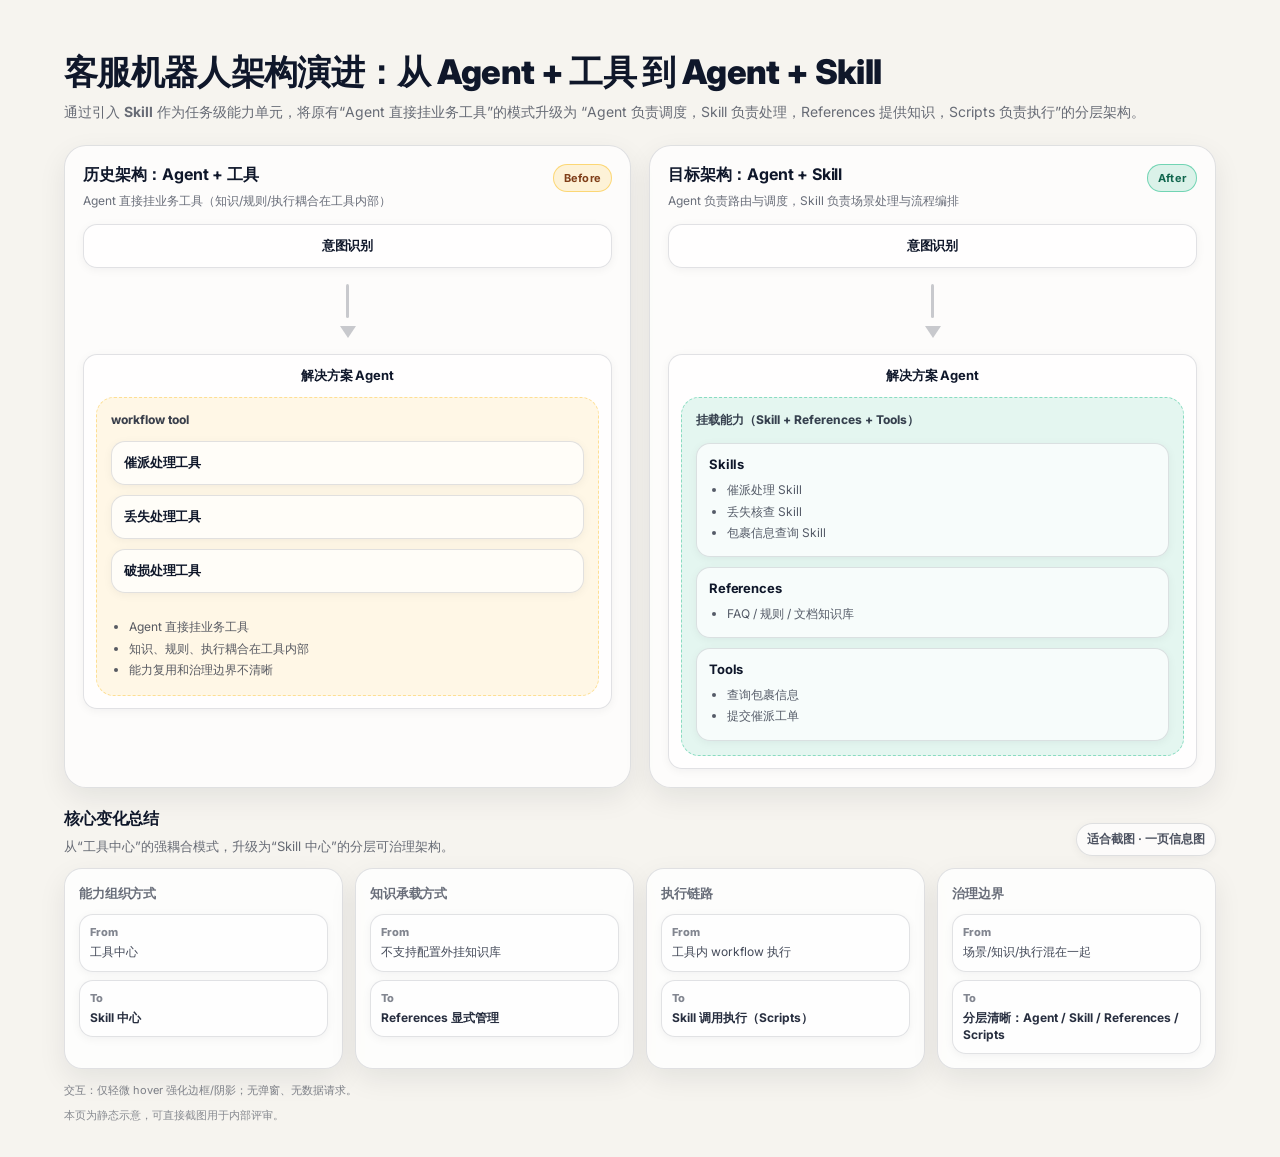
==== commit 08ee15c0: "Change intent-to-agent arrow to vertical Co-Authored-By: Claude Sonnet 4.6 <noreply@anthropic.com>" ====
--- a/slides/customer-bot-architecture/index.html
+++ b/slides/customer-bot-architecture/index.html
@@ -290,15 +290,16 @@
 
       .arrow-between {
         display: flex;
+        flex-direction: column;
         align-items: center;
         justify-content: center;
-        gap: 10px;
+        gap: 8px;
         padding: 6px 0;
       }
 
       .arrow-between .line {
-        width: 56px;
-        height: 3px;
+        width: 3px;
+        height: 34px;
         border-radius: 999px;
         background: rgba(15, 23, 42, 0.22);
       }
@@ -306,9 +307,9 @@
       .arrow-between .head {
         width: 0;
         height: 0;
-        border-top: 8px solid transparent;
-        border-bottom: 8px solid transparent;
-        border-left: 12px solid rgba(15, 23, 42, 0.22);
+        border-left: 8px solid transparent;
+        border-right: 8px solid transparent;
+        border-top: 12px solid rgba(15, 23, 42, 0.22);
       }
 
       .issues ul {
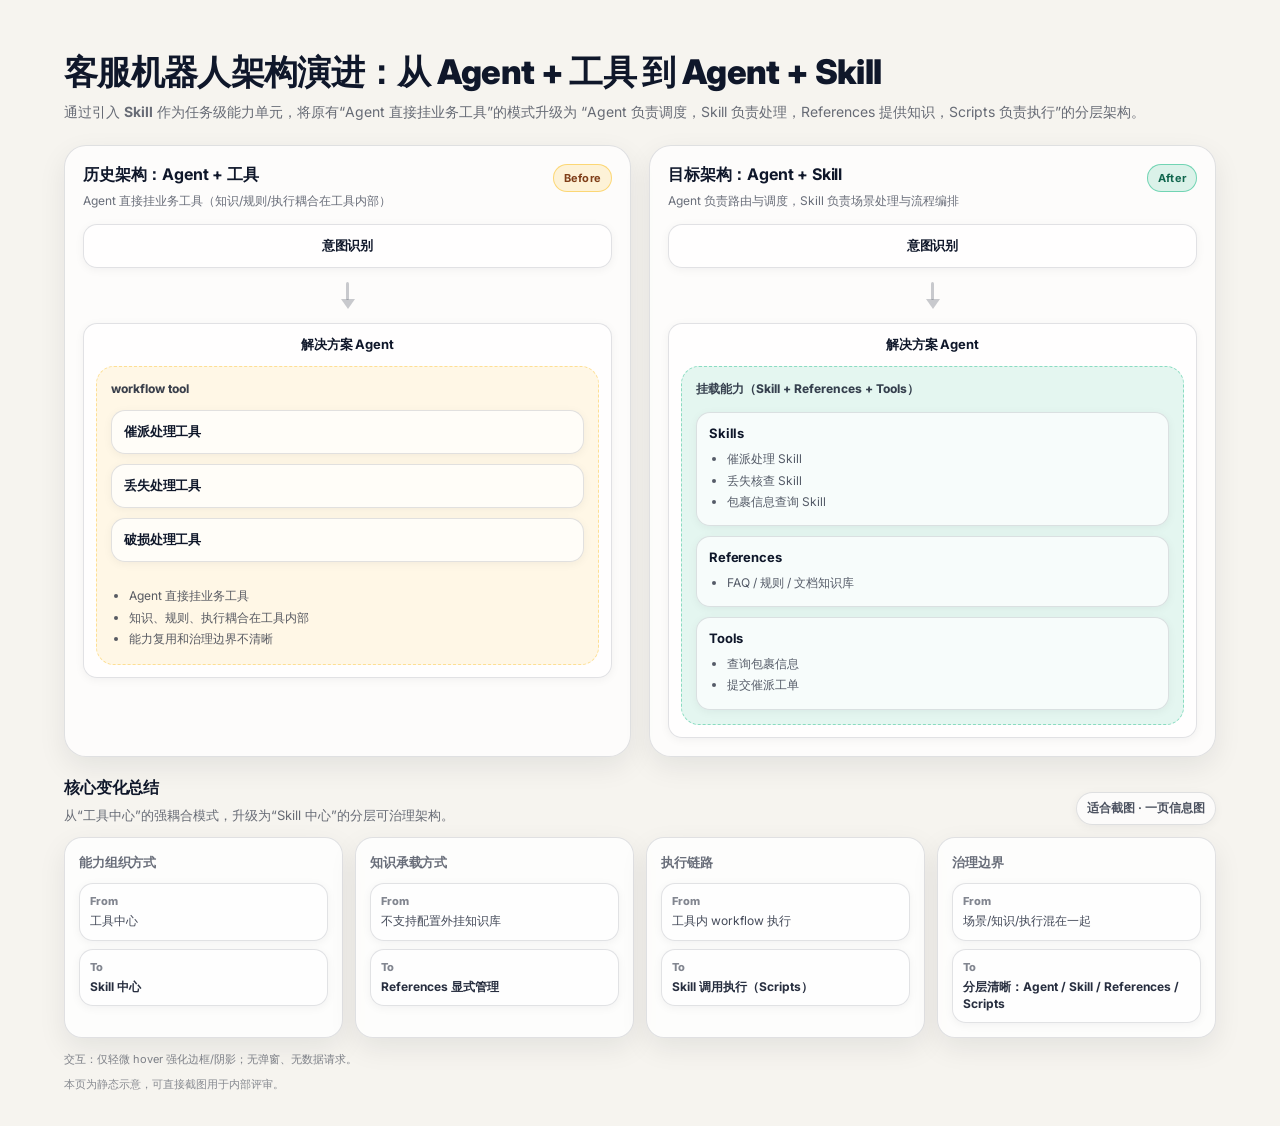
==== commit efd25aeb: "Shorten vertical arrow and align head Co-Authored-By: Claude Sonnet 4.6 <noreply@anthropic.com>" ====
--- a/slides/customer-bot-architecture/index.html
+++ b/slides/customer-bot-architecture/index.html
@@ -293,13 +293,13 @@
         flex-direction: column;
         align-items: center;
         justify-content: center;
-        gap: 8px;
-        padding: 6px 0;
+        gap: 0;
+        padding: 4px 0;
       }
 
       .arrow-between .line {
         width: 3px;
-        height: 34px;
+        height: 18px;
         border-radius: 999px;
         background: rgba(15, 23, 42, 0.22);
       }
@@ -307,9 +307,10 @@
       .arrow-between .head {
         width: 0;
         height: 0;
-        border-left: 8px solid transparent;
-        border-right: 8px solid transparent;
-        border-top: 12px solid rgba(15, 23, 42, 0.22);
+        margin-top: -1px;
+        border-left: 7px solid transparent;
+        border-right: 7px solid transparent;
+        border-top: 10px solid rgba(15, 23, 42, 0.22);
       }
 
       .issues ul {
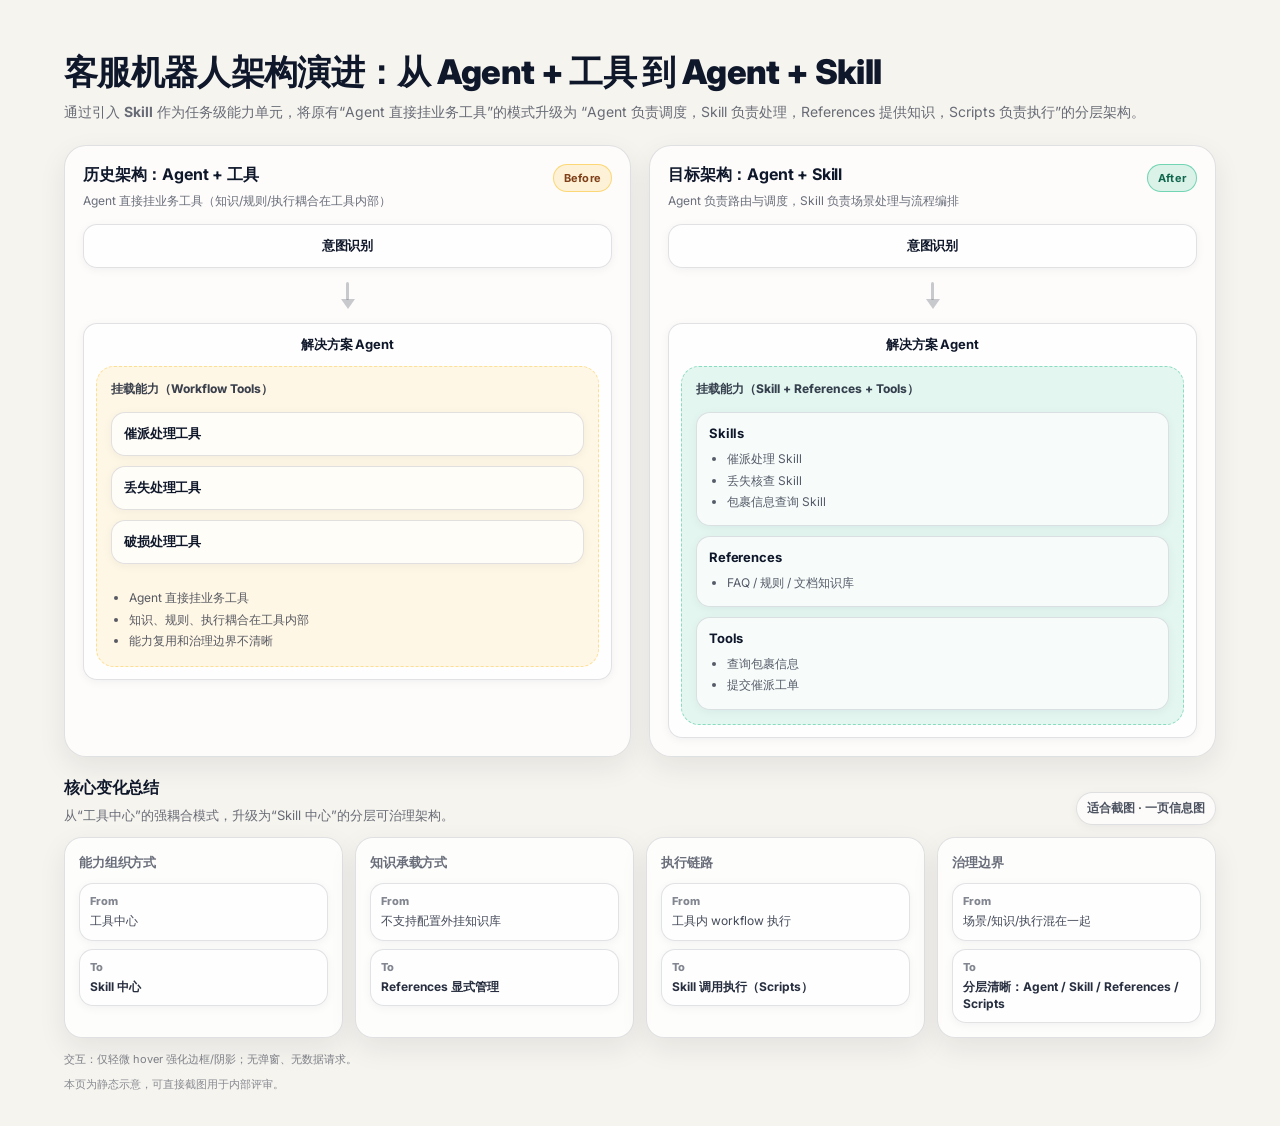
==== commit 35197cb0: "Rename workflow tool header to mounted capabilities Co-Authored-By: Claude Sonnet 4.6 <noreply@anthr" ====
--- a/slides/customer-bot-architecture/index.html
+++ b/slides/customer-bot-architecture/index.html
@@ -683,7 +683,7 @@
 
               <div class="dashed legacy" style="margin-top: 12px">
                 <div class="dashed-head">
-                  <div class="t">workflow tool</div>
+                  <div class="t">挂载能力（Workflow Tools）</div>
                 </div>
 
                 <div class="stack">
